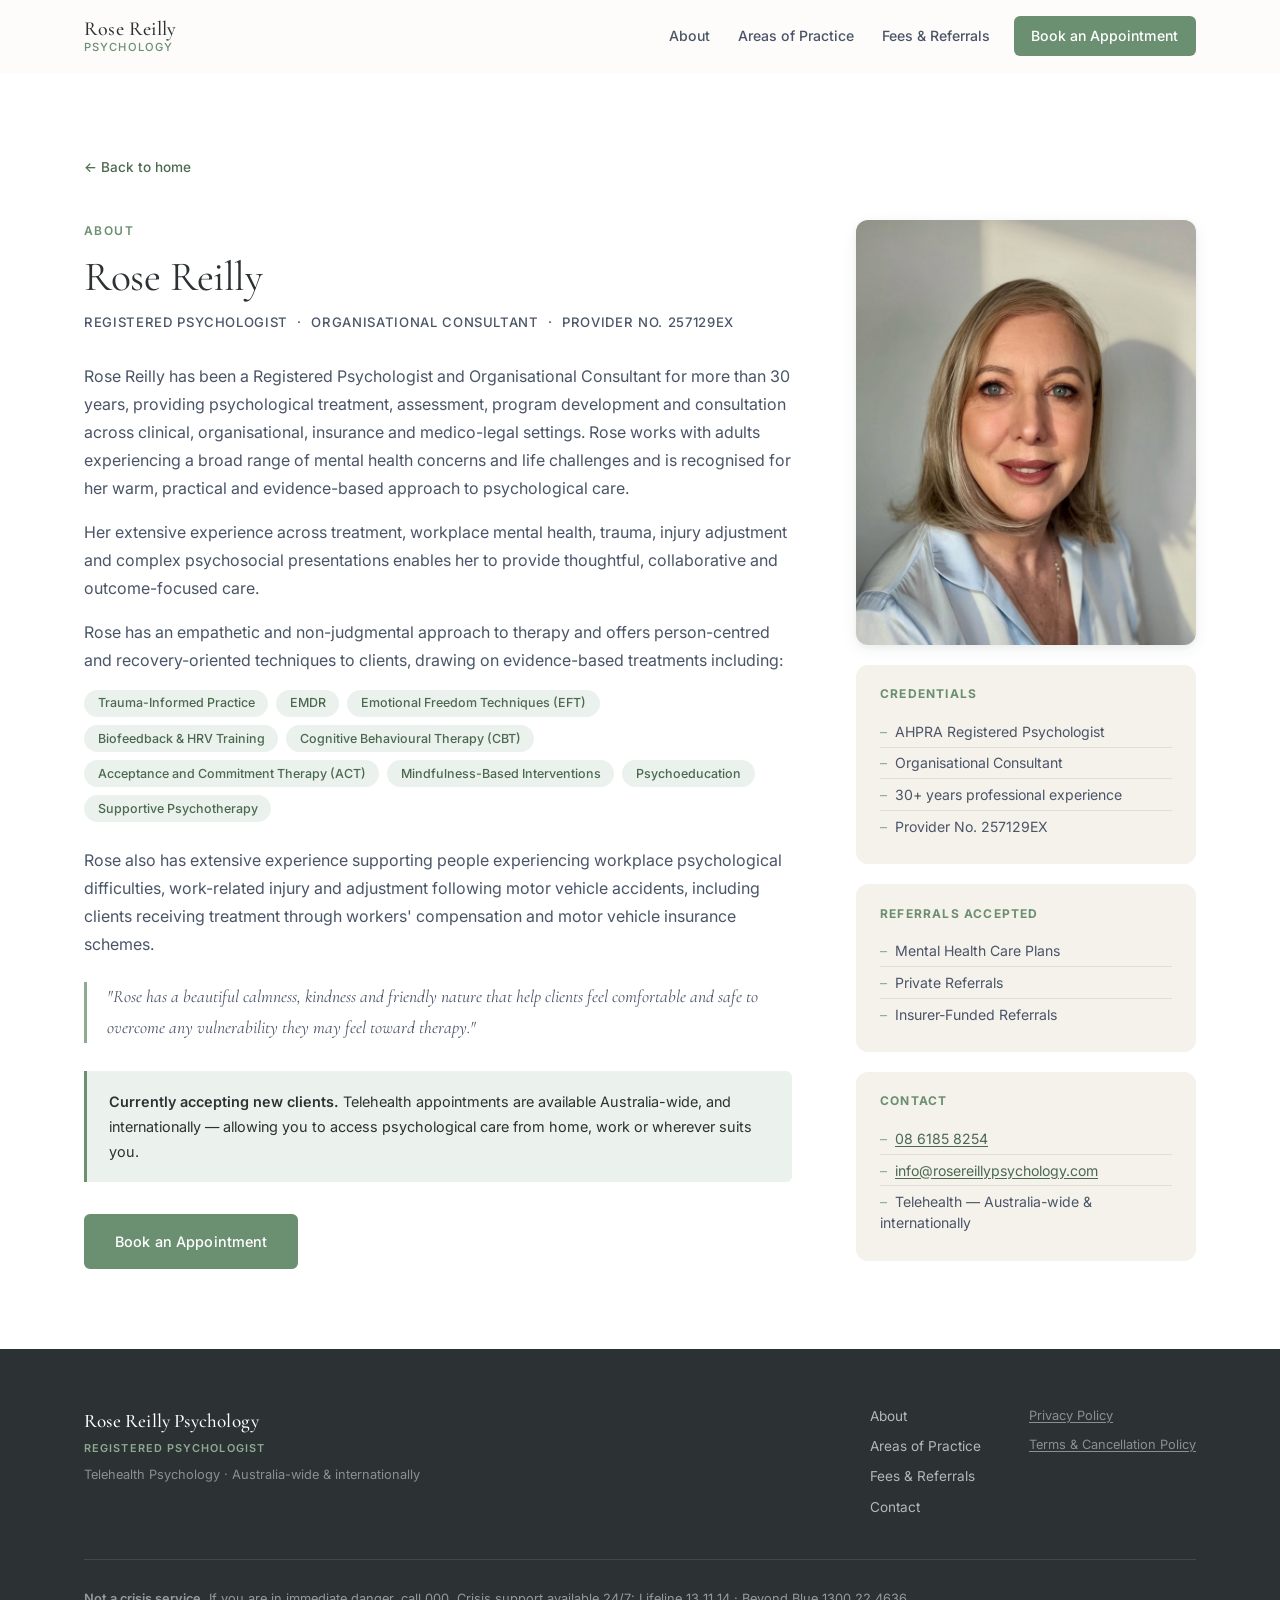
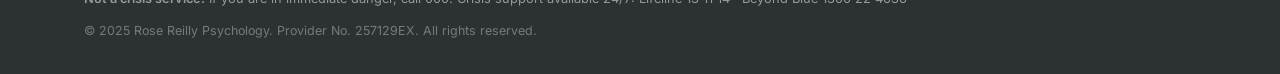
==== about.html @ f65d4770 "Split About Rose onto its own page, shorten homepage flow - Add about.html with the full About Rose " ====
<!DOCTYPE html>
<html lang="en">
<head>
    <meta charset="UTF-8">
    <meta name="viewport" content="width=device-width, initial-scale=1.0">
    <title>About Rose | Rose Reilly Psychology</title>
    <meta name="description" content="Rose Reilly is a Registered Psychologist with more than 30 years' experience providing telehealth psychological care to adults across Perth, regional WA and Australia-wide.">
    <link rel="preconnect" href="https://fonts.googleapis.com">
    <link rel="preconnect" href="https://fonts.gstatic.com" crossorigin>
    <link href="https://fonts.googleapis.com/css2?family=Cormorant+Garamond:ital,wght@0,300;0,400;0,500;0,600;1,300;1,400&family=Inter:wght@300;400;500;600&display=swap" rel="stylesheet">
    <link rel="stylesheet" href="styles.css">
</head>
<body>

    <!-- Navigation -->
    <header class="nav is-scrolled" id="nav">
        <div class="nav-container">
            <a href="index.html" class="nav-brand">
                <span class="nav-name">Rose Reilly</span>
                <span class="nav-credential">Psychology</span>
            </a>
            <button class="nav-toggle" id="navToggle" aria-label="Open navigation menu" aria-expanded="false">
                <span></span>
                <span></span>
                <span></span>
            </button>
            <nav class="nav-links" id="navLinks" aria-label="Main navigation">
                <a href="about.html">About</a>
                <a href="index.html#areas">Areas of Practice</a>
                <a href="index.html#referrals">Fees &amp; Referrals</a>
                <a href="index.html#contact" class="nav-cta">Book an Appointment</a>
            </nav>
        </div>
    </header>

    <main style="padding-top: 72px;">

        <!-- ===================== ABOUT ===================== -->
        <section class="section section-white" id="about">
            <div class="container">
                <a href="index.html" class="back-link" style="display:inline-flex;align-items:center;gap:0.4rem;font-size:0.85rem;font-weight:500;text-decoration:none;color:var(--sage-dark);margin-bottom:2.5rem;">&larr; Back to home</a>

                <div class="about-layout">
                    <div class="about-main">
                        <span class="eyebrow">About</span>
                        <h2>Rose Reilly</h2>
                        <p class="credentials">Registered Psychologist &nbsp;&middot;&nbsp; Organisational Consultant &nbsp;&middot;&nbsp; Provider No. 257129EX</p>

                        <p>Rose Reilly has been a Registered Psychologist and Organisational Consultant for more than 30 years, providing psychological treatment, assessment, program development and consultation across clinical, organisational, insurance and medico-legal settings. Rose works with adults experiencing a broad range of mental health concerns and life challenges and is recognised for her warm, practical and evidence-based approach to psychological care.</p>

                        <p>Her extensive experience across treatment, workplace mental health, trauma, injury adjustment and complex psychosocial presentations enables her to provide thoughtful, collaborative and outcome-focused care.</p>

                        <p>Rose has an empathetic and non-judgmental approach to therapy and offers person-centred and recovery-oriented techniques to clients, drawing on evidence-based treatments including:</p>

                        <div class="approaches">
                            <span>Trauma-Informed Practice</span>
                            <span>EMDR</span>
                            <span>Emotional Freedom Techniques (EFT)</span>
                            <span>Biofeedback &amp; HRV Training</span>
                            <span>Cognitive Behavioural Therapy (CBT)</span>
                            <span>Acceptance and Commitment Therapy (ACT)</span>
                            <span>Mindfulness-Based Interventions</span>
                            <span>Psychoeducation</span>
                            <span>Supportive Psychotherapy</span>
                        </div>

                        <p>Rose also has extensive experience supporting people experiencing workplace psychological difficulties, work-related injury and adjustment following motor vehicle accidents, including clients receiving treatment through workers' compensation and motor vehicle insurance schemes.</p>

                        <p class="about-testimonial"><em>"Rose has a beautiful calmness, kindness and friendly nature that help clients feel comfortable and safe to overcome any vulnerability they may feel toward therapy."</em></p>

                        <div class="availability-note">
                            <strong>Currently accepting new clients.</strong> Telehealth appointments are available Australia-wide, and internationally — allowing you to access psychological care from home, work or wherever suits you.
                        </div>

                        <div class="hero-actions" style="margin-top: 2rem;">
                            <a href="index.html#contact" class="btn btn-primary">Book an Appointment</a>
                        </div>
                    </div>

                    <aside class="about-sidebar">
                        <div class="about-portrait-wrap">
                            <img src="public/rose-reilly.jpg" alt="Rose Reilly, Psychologist" class="about-portrait">
                        </div>
                        <div class="info-card">
                            <h3>Credentials</h3>
                            <ul>
                                <li>AHPRA Registered Psychologist</li>
                                <li>Organisational Consultant</li>
                                <li>30+ years professional experience</li>
                                <li>Provider No. 257129EX</li>
                            </ul>
                        </div>
                        <div class="info-card">
                            <h3>Referrals Accepted</h3>
                            <ul>
                                <li>Mental Health Care Plans</li>
                                <li>Private Referrals</li>
                                <li>Insurer-Funded Referrals</li>
                            </ul>
                        </div>
                        <div class="info-card">
                            <h3>Contact</h3>
                            <ul>
                                <li><a href="tel:0861858254">08 6185 8254</a></li>
                                <li><a href="mailto:info@rosereillypsychology.com">info@rosereillypsychology.com</a></li>
                                <li>Telehealth &mdash; Australia-wide &amp; internationally</li>
                            </ul>
                        </div>
                    </aside>
                </div>
            </div>
        </section>

    </main>

    <!-- ===================== FOOTER ===================== -->
    <footer class="footer">
        <div class="container">
            <div class="footer-inner">
                <div class="footer-brand">
                    <span class="footer-name">Rose Reilly Psychology</span>
                    <span class="footer-credential">Registered Psychologist</span>
                    <p class="footer-tagline">Telehealth Psychology &middot; Australia-wide &amp; internationally</p>
                </div>
                <nav class="footer-nav" aria-label="Footer navigation">
                    <a href="about.html">About</a>
                    <a href="index.html#areas">Areas of Practice</a>
                    <a href="index.html#referrals">Fees &amp; Referrals</a>
                    <a href="index.html#contact">Contact</a>
                </nav>
                <div class="footer-legal-links">
                    <a href="privacy.html">Privacy Policy</a>
                    <a href="terms.html">Terms &amp; Cancellation Policy</a>
                </div>
            </div>
            <div class="footer-bottom">
                <p class="crisis-disclaimer"><strong>Not a crisis service.</strong> If you are in immediate danger, call 000. Crisis support available 24/7: Lifeline 13 11 14 &middot; Beyond Blue 1300 22 4636</p>
                <p class="copyright">&copy; 2025 Rose Reilly Psychology. Provider No. 257129EX. All rights reserved.</p>
            </div>
        </div>
    </footer>

    <script src="script.js"></script>
</body>
</html>
---- styles.css ----
/* ============================================================
   Rose Reilly Psychology — Stylesheet
   ============================================================ */

/* ── Custom Properties ─────────────────────────────────────── */
:root {
  --sage:          #6B8F71;
  --sage-dark:     #4A6A50;
  --sage-mid:      #8DAA93;
  --sage-light:    #EBF1EC;
  --sage-pale:     #F2F6F3;
  --cream:         #F5F1EB;
  --cream-dark:    #EDE8DF;
  --warm-white:    #FDFCFA;
  --accent:        #B8906A;
  --accent-light:  #F5E9DC;
  --charcoal:      #2C3233;
  --charcoal-mid:  #4A5568;
  --grey:          #6B7280;
  --light-grey:    #D1CBC2;
  --border:        #E2DDD6;
  --white:         #FFFFFF;

  --font-serif: 'Cormorant Garamond', Georgia, 'Times New Roman', serif;
  --font-sans:  'Inter', system-ui, -apple-system, BlinkMacSystemFont, sans-serif;

  --max-width:  1160px;
  --gap:        2rem;
  --radius:     6px;
  --radius-lg:  12px;

  --shadow-sm: 0 1px 3px rgba(44,50,51,0.06), 0 1px 2px rgba(44,50,51,0.04);
  --shadow:    0 4px 16px rgba(44,50,51,0.07), 0 2px 6px rgba(44,50,51,0.04);
  --shadow-lg: 0 8px 32px rgba(44,50,51,0.09), 0 4px 12px rgba(44,50,51,0.05);
}

/* ── Reset ─────────────────────────────────────────────────── */
*, *::before, *::after { box-sizing: border-box; margin: 0; padding: 0; }

html {
  scroll-behavior: smooth;
  scroll-padding-top: 80px;
}

body {
  font-family: var(--font-sans);
  font-size: 16px;
  line-height: 1.75;
  color: var(--charcoal);
  background: var(--warm-white);
  -webkit-font-smoothing: antialiased;
  -moz-osx-font-smoothing: grayscale;
}

img { max-width: 100%; height: auto; display: block; }

a {
  color: var(--sage-dark);
  text-decoration: underline;
  text-underline-offset: 2px;
  transition: color 0.2s ease;
}
a:hover { color: var(--accent); }

ul { list-style: none; }

/* ── Typography ────────────────────────────────────────────── */
h1, h2, h3, h4 {
  font-family: var(--font-serif);
  font-weight: 400;
  line-height: 1.2;
  color: var(--charcoal);
}

h1 { font-size: clamp(2.2rem, 5vw, 3.4rem); letter-spacing: -0.01em; }
h2 { font-size: clamp(1.8rem, 3.5vw, 2.6rem); letter-spacing: -0.01em; }
h3 { font-size: 1.25rem; font-weight: 500; }
h4 { font-size: 1rem; font-weight: 600; font-family: var(--font-sans); letter-spacing: 0.01em; }

p { margin-bottom: 1rem; }
p:last-child { margin-bottom: 0; }

strong { font-weight: 600; }

/* ── Utility ───────────────────────────────────────────────── */
.container {
  max-width: var(--max-width);
  margin: 0 auto;
  padding: 0 1.5rem;
}

.section { padding: 5rem 0; }

.section-white  { background: var(--white); }
.section-cream  { background: var(--cream); }
.section-warm   { background: var(--warm-white); }
.section-sage   { background: var(--sage); }

.eyebrow {
  display: block;
  font-family: var(--font-sans);
  font-size: 0.75rem;
  font-weight: 600;
  letter-spacing: 0.12em;
  text-transform: uppercase;
  color: var(--sage);
  margin-bottom: 0.75rem;
  text-decoration: none;
}
.eyebrow-light { color: var(--sage-light); }

h2.light { color: var(--white); }

.section-intro {
  font-size: 1.05rem;
  color: var(--grey);
  max-width: 640px;
  margin-top: 0.75rem;
  margin-bottom: 3rem;
  line-height: 1.8;
}
.section-intro-light { color: rgba(255,255,255,0.82); }

/* ── Buttons ───────────────────────────────────────────────── */
.btn {
  display: inline-block;
  font-family: var(--font-sans);
  font-size: 0.9rem;
  font-weight: 500;
  letter-spacing: 0.01em;
  padding: 0.8rem 1.8rem;
  border-radius: var(--radius);
  border: 2px solid transparent;
  text-decoration: none;
  cursor: pointer;
  transition: all 0.22s ease;
  white-space: nowrap;
}

.btn-primary {
  background: var(--sage);
  color: var(--white);
  border-color: var(--sage);
}
.btn-primary:hover {
  background: var(--sage-dark);
  border-color: var(--sage-dark);
  color: var(--white);
}

.btn-secondary {
  background: transparent;
  color: var(--charcoal);
  border-color: var(--charcoal);
}
.btn-secondary:hover {
  background: var(--charcoal);
  color: var(--white);
}

.btn-large  { padding: 1rem 2.4rem; font-size: 1rem; }
.btn-full   { display: block; text-align: center; width: 100%; }

/* ── Navigation ────────────────────────────────────────────── */
.nav {
  position: fixed;
  top: 0;
  left: 0;
  right: 0;
  z-index: 100;
  background: rgba(253, 252, 250, 0.88);
  backdrop-filter: blur(12px);
  -webkit-backdrop-filter: blur(12px);
  border-bottom: 1px solid transparent;
  transition: border-color 0.3s ease, box-shadow 0.3s ease, background 0.3s ease;
}

.nav.is-scrolled {
  border-bottom-color: var(--border);
  box-shadow: var(--shadow-sm);
  background: rgba(253, 252, 250, 0.97);
}

.nav-container {
  max-width: var(--max-width);
  margin: 0 auto;
  padding: 0 1.5rem;
  height: 72px;
  display: flex;
  align-items: center;
  justify-content: space-between;
}

.nav-brand {
  display: flex;
  flex-direction: column;
  text-decoration: none;
  line-height: 1.2;
  flex-shrink: 0;
}
.nav-name {
  font-family: var(--font-serif);
  font-size: 1.25rem;
  font-weight: 500;
  color: var(--charcoal);
  letter-spacing: 0.01em;
}
.nav-credential {
  font-size: 0.7rem;
  font-weight: 500;
  letter-spacing: 0.1em;
  text-transform: uppercase;
  color: var(--sage);
}

.nav-links {
  display: flex;
  align-items: center;
  gap: 0.25rem;
}
.nav-links a {
  font-size: 0.88rem;
  font-weight: 500;
  color: var(--charcoal-mid);
  text-decoration: none;
  padding: 0.5rem 0.75rem;
  border-radius: var(--radius);
  transition: color 0.2s ease, background 0.2s ease;
}
.nav-links a:hover { color: var(--charcoal); background: var(--sage-pale); }

.nav-links .nav-cta {
  background: var(--sage);
  color: var(--white);
  padding: 0.5rem 1.1rem;
  margin-left: 0.5rem;
}
.nav-links .nav-cta:hover { background: var(--sage-dark); color: var(--white); }

/* Hamburger */
.nav-toggle {
  display: none;
  flex-direction: column;
  gap: 5px;
  cursor: pointer;
  background: none;
  border: none;
  padding: 0.4rem;
  border-radius: var(--radius);
}
.nav-toggle span {
  display: block;
  width: 22px;
  height: 2px;
  background: var(--charcoal);
  border-radius: 2px;
  transition: transform 0.25s ease, opacity 0.25s ease;
}
.nav-toggle[aria-expanded="true"] span:nth-child(1) { transform: translateY(7px) rotate(45deg); }
.nav-toggle[aria-expanded="true"] span:nth-child(2) { opacity: 0; }
.nav-toggle[aria-expanded="true"] span:nth-child(3) { transform: translateY(-7px) rotate(-45deg); }

/* ── Hero ──────────────────────────────────────────────────── */
.hero {
  position: relative;
  min-height: 100svh;
  display: flex;
  align-items: center;
  background: linear-gradient(145deg, var(--cream) 0%, var(--sage-light) 60%, #ddeadf 100%);
  overflow: hidden;
  padding-top: 72px;
}

.hero-bg {
  position: absolute;
  inset: 0;
  pointer-events: none;
}

/* Slideshow */
.hero-slideshow {
  position: absolute;
  inset: 0;
}

.hero-slide {
  position: absolute;
  inset: 0;
  width: 100%;
  height: 100%;
  object-fit: cover;
  object-position: center;
  opacity: 0;
  transition: opacity 1.5s ease-in-out;
}

.hero-slide.is-active {
  opacity: 0.3;
}
.hero-circle {
  position: absolute;
  border-radius: 50%;
}
.hero-circle-1 {
  width: 680px;
  height: 680px;
  background: rgba(107, 143, 113, 0.10);
  top: -220px;
  right: -140px;
}
.hero-circle-2 {
  width: 420px;
  height: 420px;
  background: rgba(184, 144, 106, 0.07);
  bottom: -120px;
  left: -80px;
}
.hero-circle-3 {
  width: 260px;
  height: 260px;
  background: rgba(107, 143, 113, 0.07);
  top: 50%;
  left: 55%;
  transform: translate(-50%, -50%);
}

.hero-content {
  position: relative;
  max-width: var(--max-width);
  width: 100%;
  margin: 0 auto;
  padding: 4rem 1.5rem;
}

.hero-content .eyebrow { margin-bottom: 1.25rem; }

.hero-content h1 {
  max-width: 760px;
  margin-bottom: 1.25rem;
}

.hero-location {
  font-family: var(--font-sans);
  font-size: 0.95rem;
  font-weight: 500;
  color: var(--sage-dark);
  max-width: 560px;
  margin-bottom: 1.25rem;
}

.hero-sub {
  font-size: 1.1rem;
  color: var(--charcoal-mid);
  max-width: 560px;
  line-height: 1.8;
  margin-bottom: 2.25rem;
}

.hero-tagline {
  font-family: var(--font-serif);
  font-size: 1.5rem;
  font-style: italic;
  font-weight: 300;
  color: var(--sage-dark);
  margin-top: 0.25rem;
  margin-bottom: 2rem;
  letter-spacing: 0.01em;
}

.hero-actions {
  display: flex;
  gap: 1rem;
  flex-wrap: wrap;
}

/* ── Meet Rose ─────────────────────────────────────────────── */
.meet-rose-layout {
  display: grid;
  grid-template-columns: 180px 1fr;
  gap: 2.5rem;
  align-items: center;
}

.meet-rose-portrait-wrap {
  border-radius: 50%;
  overflow: hidden;
  box-shadow: var(--shadow);
  width: 180px;
  height: 180px;
}

.meet-rose-portrait {
  width: 100%;
  height: 100%;
  object-fit: cover;
  object-position: center top;
  display: block;
}

.meet-rose-text h2 { margin-bottom: 0.75rem; }
.meet-rose-text p { color: var(--charcoal-mid); margin-bottom: 1rem; max-width: 640px; }

.link-arrow {
  display: inline-block;
  font-weight: 500;
  color: var(--sage-dark);
  text-decoration: none;
  border-bottom: 1px solid var(--sage-mid);
  padding-bottom: 0.15rem;
}
.link-arrow:hover { color: var(--sage); border-color: var(--sage); }

/* ── About ─────────────────────────────────────────────────── */
.about-layout {
  display: grid;
  grid-template-columns: 1fr 340px;
  gap: 4rem;
  align-items: start;
}

.about-main h2 { margin-bottom: 0.5rem; }

.credentials {
  font-size: 0.82rem;
  font-weight: 500;
  letter-spacing: 0.05em;
  text-transform: uppercase;
  color: var(--sage);
  margin-bottom: 1.75rem;
}

.about-main p { color: var(--charcoal-mid); }

.approaches {
  display: flex;
  flex-wrap: wrap;
  gap: 0.5rem;
  margin: 1rem 0 1.5rem;
}
.approaches span {
  background: var(--sage-light);
  color: var(--sage-dark);
  font-size: 0.78rem;
  font-weight: 500;
  padding: 0.3rem 0.85rem;
  border-radius: 100px;
  line-height: 1.4;
}

.about-testimonial {
  font-family: var(--font-serif);
  font-size: 1.1rem;
  font-style: italic;
  color: var(--charcoal-mid);
  border-left: 3px solid var(--sage-mid);
  padding-left: 1.25rem;
  margin: 1.5rem 0;
}

.availability-note {
  margin-top: 1.75rem;
  padding: 1.1rem 1.4rem;
  background: var(--sage-light);
  border-left: 3px solid var(--sage);
  border-radius: 0 var(--radius) var(--radius) 0;
  font-size: 0.9rem;
  color: var(--charcoal);
}

.about-sidebar { display: flex; flex-direction: column; gap: 1.25rem; }

.about-portrait-wrap {
  border-radius: var(--radius-lg);
  overflow: hidden;
  box-shadow: var(--shadow);
  aspect-ratio: 4 / 5;
}

.about-portrait {
  width: 100%;
  height: 100%;
  object-fit: cover;
  object-position: center top;
  display: block;
}

.info-card {
  background: var(--cream);
  border-radius: var(--radius-lg);
  padding: 1.4rem 1.5rem;
}
.info-card h3 {
  font-family: var(--font-sans);
  font-size: 0.75rem;
  font-weight: 700;
  letter-spacing: 0.1em;
  text-transform: uppercase;
  color: var(--sage);
  margin-bottom: 0.9rem;
}
.info-card li {
  font-size: 0.88rem;
  color: var(--charcoal-mid);
  padding: 0.3rem 0;
  border-bottom: 1px solid var(--border);
  line-height: 1.5;
}
.info-card li:last-child { border-bottom: none; }
.info-card li::before {
  content: '–';
  color: var(--sage-mid);
  margin-right: 0.5rem;
}

/* ── Areas of Practice ─────────────────────────────────────── */
.areas-grid {
  display: grid;
  grid-template-columns: repeat(3, 1fr);
  gap: 1.25rem;
}

.area-card {
  background: var(--white);
  border-radius: var(--radius-lg);
  padding: 1.75rem 1.5rem;
  box-shadow: var(--shadow-sm);
  border: 1px solid rgba(226, 221, 214, 0.6);
  transition: box-shadow 0.22s ease, transform 0.22s ease;
}
.area-card:hover {
  box-shadow: var(--shadow);
  transform: translateY(-2px);
}

.area-marker {
  width: 32px;
  height: 3px;
  background: var(--sage);
  border-radius: 2px;
  margin-bottom: 1rem;
}

.area-card h3 {
  font-size: 1.1rem;
  margin-bottom: 0.6rem;
  color: var(--charcoal);
}

.area-card p {
  font-size: 0.88rem;
  color: var(--grey);
  line-height: 1.7;
  margin-bottom: 0;
}

/* ── Referrals, Fees & Rebates ─────────────────────────────── */
.referrals-grid {
  display: grid;
  grid-template-columns: 1fr 1fr;
  gap: 3rem;
  margin-bottom: 2.5rem;
}

.referral-block h3 {
  font-family: var(--font-serif);
  font-size: 1.4rem;
  font-weight: 500;
  padding-bottom: 0.75rem;
  border-bottom: 2px solid var(--sage-light);
  margin-bottom: 1.75rem;
}

.referral-item {
  margin-bottom: 1.75rem;
  padding-bottom: 1.75rem;
  border-bottom: 1px solid var(--border);
}
.referral-item:last-child { border-bottom: none; margin-bottom: 0; padding-bottom: 0; }

.referral-item-highlight {
  background: var(--sage-light);
  border: none;
  border-radius: var(--radius);
  padding: 1.1rem 1.4rem;
}
.referral-item-highlight h4 { color: var(--sage-dark); }

.referral-item h4 {
  margin-bottom: 0.5rem;
  color: var(--charcoal);
}
.referral-item p { font-size: 0.92rem; color: var(--charcoal-mid); }

.detail-list {
  margin-top: 0.6rem;
}
.detail-list li {
  font-size: 0.9rem;
  color: var(--charcoal-mid);
  padding: 0.2rem 0;
}
.detail-list li::before {
  content: '→';
  color: var(--sage);
  margin-right: 0.5rem;
  font-size: 0.8rem;
}

.availability-banner {
  background: var(--accent-light);
  border-radius: var(--radius-lg);
  padding: 1.25rem 1.75rem;
  font-size: 0.92rem;
  color: var(--charcoal);
  border-left: 3px solid var(--accent);
}

/* ── Telehealth ────────────────────────────────────────────── */
.section-sage .eyebrow-light { color: rgba(255,255,255,0.7); }
.section-sage h2 { color: var(--white); margin-bottom: 0.5rem; }

.telehealth-grid {
  display: grid;
  grid-template-columns: repeat(3, 1fr);
  gap: 1.25rem;
}

.telehealth-card {
  background: rgba(255,255,255,0.12);
  border: 1px solid rgba(255,255,255,0.18);
  border-radius: var(--radius-lg);
  padding: 1.75rem 1.5rem;
  backdrop-filter: blur(4px);
  transition: background 0.22s ease;
}
.telehealth-card:hover { background: rgba(255,255,255,0.18); }

.telehealth-number {
  font-family: var(--font-serif);
  font-size: 2.5rem;
  font-weight: 300;
  color: rgba(255,255,255,0.35);
  line-height: 1;
  margin-bottom: 0.75rem;
}

.telehealth-card h3 {
  font-size: 1.05rem;
  font-weight: 500;
  color: var(--white);
  margin-bottom: 0.6rem;
}
.telehealth-card p {
  font-size: 0.88rem;
  color: rgba(255,255,255,0.80);
  line-height: 1.7;
  margin-bottom: 0;
}

/* ── Contact ───────────────────────────────────────────────── */
.contact-layout {
  display: grid;
  grid-template-columns: 1fr 340px;
  gap: 4rem;
  align-items: start;
}

.booking-via {
  text-align: center;
  font-size: 0.76rem;
  color: var(--grey);
  margin-top: 0.6rem;
  margin-bottom: 0;
}
.coreplus-link {
  color: var(--sage-dark);
  font-weight: 500;
  text-decoration: none;
}
.coreplus-link:hover { color: var(--accent); text-decoration: underline; }

.form-divider {
  display: flex;
  align-items: center;
  gap: 1rem;
  margin: 1.75rem 0;
  color: var(--grey);
  font-size: 0.82rem;
  letter-spacing: 0.06em;
  text-transform: uppercase;
}
.form-divider::before,
.form-divider::after {
  content: '';
  flex: 1;
  height: 1px;
  background: var(--border);
}

/* Form */
.contact-form { display: flex; flex-direction: column; gap: 1.1rem; }

.form-row {
  display: grid;
  grid-template-columns: 1fr 1fr;
  gap: 1rem;
}

.form-group { display: flex; flex-direction: column; gap: 0.35rem; }

.form-group label {
  font-size: 0.82rem;
  font-weight: 600;
  color: var(--charcoal);
  letter-spacing: 0.01em;
}

.required { color: var(--accent); }

.form-group input[type="checkbox"] {
  appearance: auto;
  -webkit-appearance: auto;
}

.form-group input:not([type="checkbox"]),
.form-group select,
.form-group textarea {
  font-family: var(--font-sans);
  font-size: 0.92rem;
  color: var(--charcoal);
  background: var(--white);
  border: 1.5px solid var(--border);
  border-radius: var(--radius);
  padding: 0.7rem 0.9rem;
  width: 100%;
  transition: border-color 0.2s ease, box-shadow 0.2s ease;
  appearance: none;
  -webkit-appearance: none;
}
.form-group input::placeholder,
.form-group textarea::placeholder { color: var(--light-grey); }
.form-group input:focus,
.form-group select:focus,
.form-group textarea:focus {
  outline: none;
  border-color: var(--sage);
  box-shadow: 0 0 0 3px rgba(107,143,113,0.12);
}

.form-group select {
  background-image: url("data:image/svg+xml,%3Csvg xmlns='http://www.w3.org/2000/svg' width='12' height='8' viewBox='0 0 12 8'%3E%3Cpath d='M1 1l5 5 5-5' stroke='%236B7280' stroke-width='1.5' fill='none' stroke-linecap='round'/%3E%3C/svg%3E");
  background-repeat: no-repeat;
  background-position: right 0.9rem center;
  padding-right: 2.5rem;
  cursor: pointer;
}

.form-group textarea { resize: vertical; min-height: 120px; line-height: 1.6; }

.form-consent .checkbox-label {
  display: flex;
  gap: 0.75rem;
  align-items: flex-start;
  cursor: pointer;
  font-size: 0.84rem;
  color: var(--grey);
  line-height: 1.6;
  font-weight: 400;
}
.form-consent input[type="checkbox"] {
  width: 16px;
  height: 16px;
  min-width: 16px;
  margin-top: 2px;
  accent-color: var(--sage);
  cursor: pointer;
  border-radius: 3px;
}

/* Contact sidebar */
.contact-info { display: flex; flex-direction: column; gap: 1.5rem; }

.contact-detail-block {
  padding-bottom: 1.5rem;
  border-bottom: 1px solid var(--border);
}
.contact-detail-block:last-of-type { border-bottom: none; }

.contact-detail-block h3 {
  font-family: var(--font-sans);
  font-size: 0.72rem;
  font-weight: 700;
  letter-spacing: 0.12em;
  text-transform: uppercase;
  color: var(--sage);
  margin-bottom: 0.9rem;
}
.contact-detail-block p {
  font-size: 0.9rem;
  color: var(--charcoal-mid);
  margin-bottom: 0.75rem;
}

.small-note {
  font-size: 0.8rem;
  color: var(--grey);
}

.crisis-box {
  background: #FEF3F0;
  border: 1px solid #FDDDD6;
  border-radius: var(--radius-lg);
  padding: 1.25rem 1.4rem;
}
.crisis-box h4 {
  font-size: 0.78rem;
  font-weight: 700;
  letter-spacing: 0.08em;
  text-transform: uppercase;
  color: #C0392B;
  margin-bottom: 0.6rem;
}
.crisis-box p {
  font-size: 0.84rem;
  color: var(--charcoal-mid);
  margin-bottom: 0.5rem;
}
.crisis-box ul { margin-top: 0.3rem; }
.crisis-box li {
  font-size: 0.84rem;
  color: var(--charcoal-mid);
  padding: 0.2rem 0;
  line-height: 1.5;
}

.policy-links {
  display: flex;
  gap: 1.25rem;
  flex-wrap: wrap;
}
.policy-links a {
  font-size: 0.8rem;
  font-weight: 500;
}

/* ── Footer ────────────────────────────────────────────────── */
.footer {
  background: var(--charcoal);
  color: rgba(255,255,255,0.65);
  padding: 3.5rem 0 2rem;
}

.footer-inner {
  display: flex;
  align-items: flex-start;
  gap: 3rem;
  padding-bottom: 2.5rem;
  border-bottom: 1px solid rgba(255,255,255,0.1);
  flex-wrap: wrap;
}

.footer-brand { flex: 1; min-width: 180px; }
.footer-name {
  display: block;
  font-family: var(--font-serif);
  font-size: 1.2rem;
  font-weight: 500;
  color: var(--white);
  letter-spacing: 0.01em;
}
.footer-credential {
  display: block;
  font-size: 0.68rem;
  font-weight: 600;
  letter-spacing: 0.1em;
  text-transform: uppercase;
  color: var(--sage-mid);
  margin-bottom: 0.4rem;
}
.footer-tagline {
  font-size: 0.8rem;
  color: rgba(255,255,255,0.45);
  margin-top: 0.4rem;
  margin-bottom: 0;
}

.footer-nav {
  display: flex;
  flex-direction: column;
  gap: 0.4rem;
}
.footer-nav a {
  font-size: 0.85rem;
  color: rgba(255,255,255,0.65);
  text-decoration: none;
  transition: color 0.2s ease;
}
.footer-nav a:hover { color: var(--white); }

.footer-legal-links {
  display: flex;
  flex-direction: column;
  gap: 0.4rem;
}
.footer-legal-links a {
  font-size: 0.8rem;
  color: rgba(255,255,255,0.45);
  text-decoration: underline;
  text-underline-offset: 2px;
  transition: color 0.2s ease;
}
.footer-legal-links a:hover { color: rgba(255,255,255,0.75); }

.footer-bottom {
  padding-top: 1.75rem;
  display: flex;
  flex-direction: column;
  gap: 0.6rem;
}

.crisis-disclaimer {
  font-size: 0.8rem;
  color: rgba(255,255,255,0.5);
  margin-bottom: 0;
}
.copyright {
  font-size: 0.78rem;
  color: rgba(255,255,255,0.35);
  margin-bottom: 0;
}

/* ── Responsive ────────────────────────────────────────────── */
@media (max-width: 1024px) {
  .about-layout   { grid-template-columns: 1fr; gap: 2.5rem; }
  .about-sidebar  { display: grid; grid-template-columns: repeat(3, 1fr); gap: 1rem; }

  .referrals-grid { grid-template-columns: 1fr; gap: 2.5rem; }

  .contact-layout { grid-template-columns: 1fr; gap: 3rem; }
  .contact-info   { display: grid; grid-template-columns: repeat(2, 1fr); gap: 1.5rem; }
  .crisis-box     { grid-column: 1 / -1; }
  .policy-links   { grid-column: 1 / -1; }
}

@media (max-width: 768px) {
  :root { --section-pad: 3.5rem; }

  .section { padding: 3.5rem 0; }

  .meet-rose-layout { grid-template-columns: 1fr; text-align: center; }
  .meet-rose-portrait-wrap { margin: 0 auto; }
  .meet-rose-text p { margin-left: auto; margin-right: auto; }

  /* Nav mobile */
  .nav-toggle { display: flex; }

  .nav-links {
    display: none;
    position: absolute;
    top: 72px;
    left: 0;
    right: 0;
    flex-direction: column;
    align-items: stretch;
    background: var(--warm-white);
    border-bottom: 1px solid var(--border);
    padding: 1rem 1.5rem 1.5rem;
    gap: 0.25rem;
    box-shadow: var(--shadow);
  }
  .nav-links.is-open { display: flex; }
  .nav-links a { padding: 0.65rem 0.75rem; font-size: 0.95rem; }
  .nav-links .nav-cta { margin-left: 0; text-align: center; margin-top: 0.5rem; }

  /* Hero */
  .hero-circle-1 { width: 400px; height: 400px; top: -120px; right: -120px; }
  .hero-circle-2 { display: none; }

  /* Areas */
  .areas-grid { grid-template-columns: repeat(2, 1fr); }

  /* Telehealth */
  .telehealth-grid { grid-template-columns: 1fr 1fr; }

  /* About sidebar */
  .about-sidebar { grid-template-columns: 1fr; }

  /* Contact */
  .contact-info { grid-template-columns: 1fr; }
  .form-row { grid-template-columns: 1fr; }

  /* Footer */
  .footer-inner { flex-direction: column; gap: 2rem; }
  .footer-nav { flex-direction: row; flex-wrap: wrap; gap: 0.5rem 1.25rem; }
  .footer-legal-links { flex-direction: row; flex-wrap: wrap; gap: 0.5rem 1.25rem; }
}

@media (max-width: 480px) {
  .areas-grid       { grid-template-columns: 1fr; }
  .telehealth-grid  { grid-template-columns: 1fr; }

  .hero-actions { flex-direction: column; }
  .hero-actions .btn { text-align: center; }

  h1 { font-size: 2rem; }
  h2 { font-size: 1.6rem; }
}
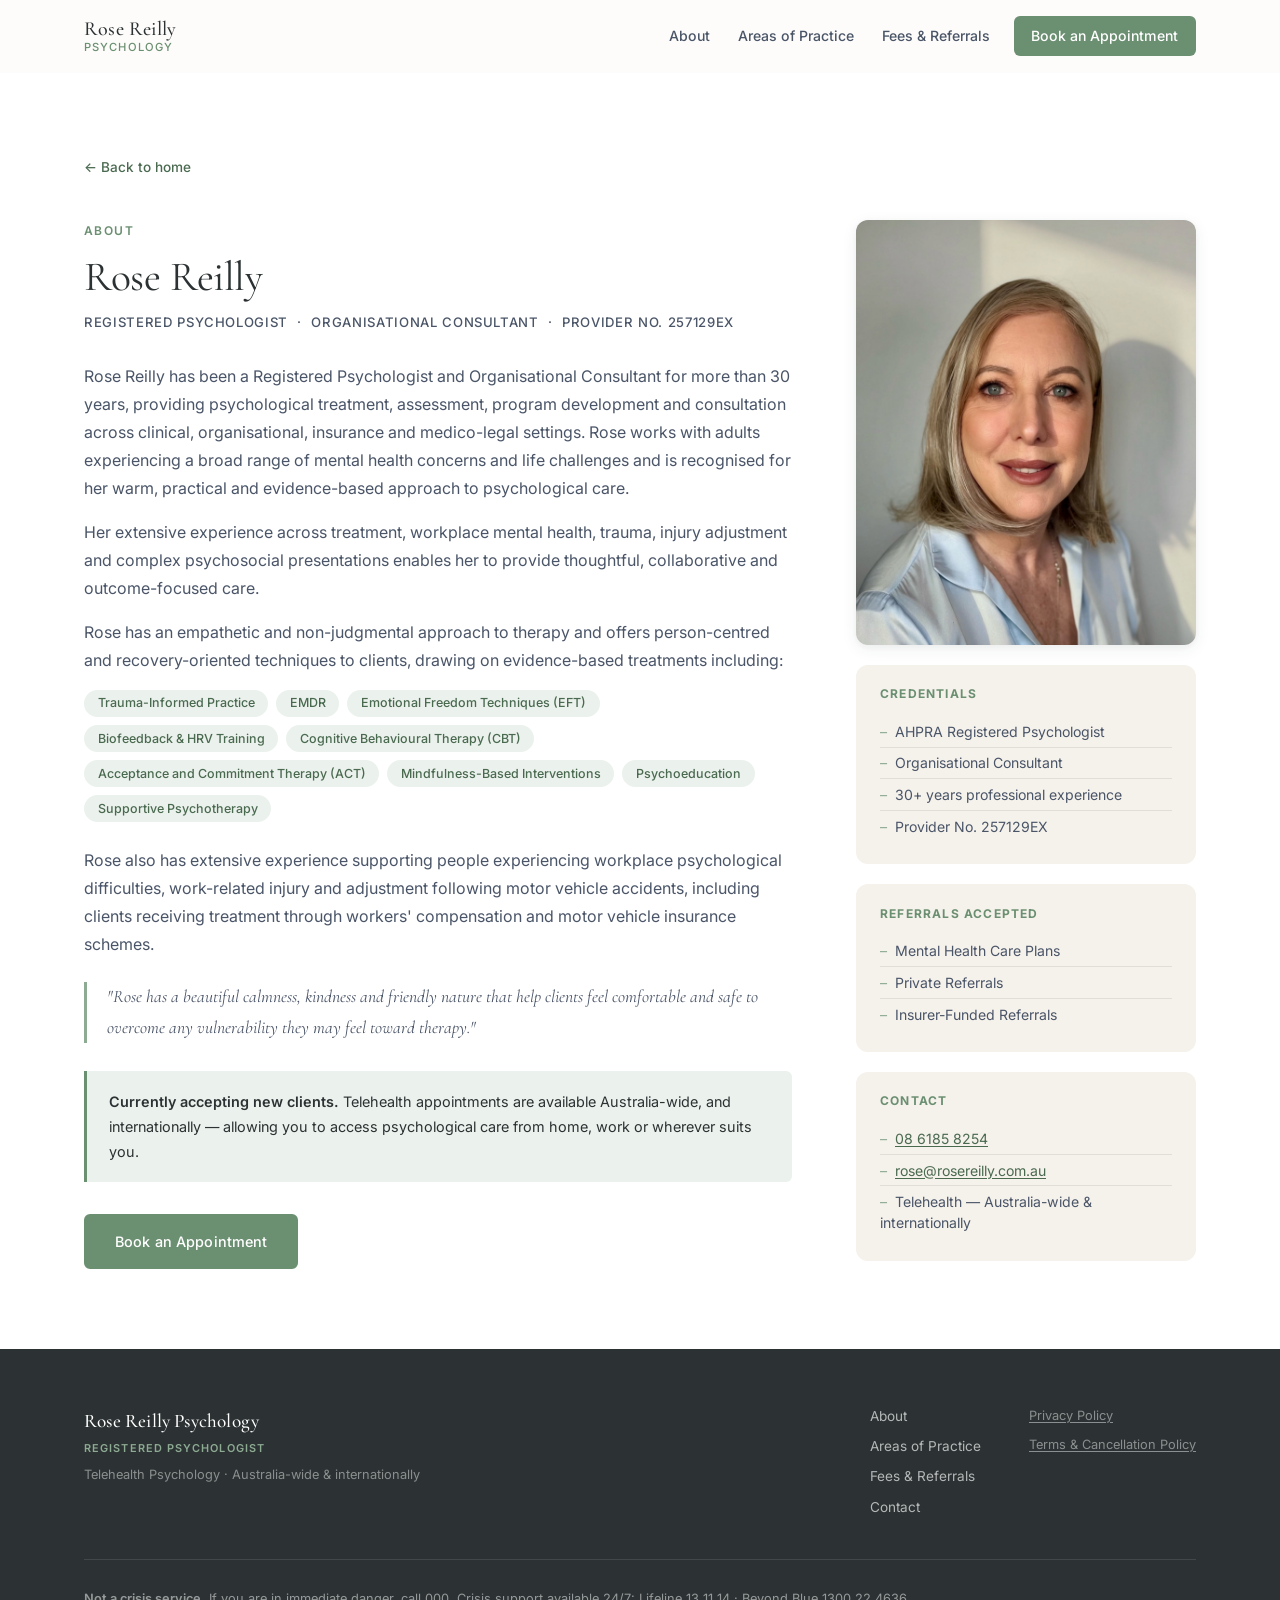
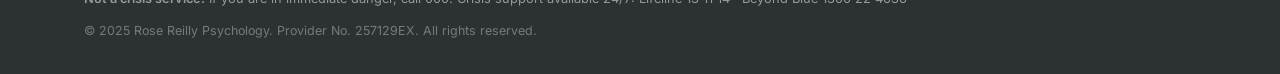
==== commit f1febaba: "Simplify homepage hero, consolidate all emails on rose@rosereilly.com.au - Merge hero and Meet Rose " ====
--- a/about.html
+++ b/about.html
@@ -102,7 +102,7 @@
                             <h3>Contact</h3>
                             <ul>
                                 <li><a href="tel:0861858254">08 6185 8254</a></li>
-                                <li><a href="mailto:info@rosereillypsychology.com">info@rosereillypsychology.com</a></li>
+                                <li><a href="mailto:rose@rosereilly.com.au">rose@rosereilly.com.au</a></li>
                                 <li>Telehealth &mdash; Australia-wide &amp; internationally</li>
                             </ul>
                         </div>
--- a/styles.css
+++ b/styles.css
@@ -335,7 +335,7 @@
 .hero-content .eyebrow { margin-bottom: 1.25rem; }
 
 .hero-content h1 {
-  max-width: 760px;
+  max-width: 100%;
   margin-bottom: 1.25rem;
 }
 
@@ -344,14 +344,14 @@
   font-size: 0.95rem;
   font-weight: 500;
   color: var(--sage-dark);
-  max-width: 560px;
+  max-width: 100%;
   margin-bottom: 1.25rem;
 }
 
 .hero-sub {
   font-size: 1.1rem;
   color: var(--charcoal-mid);
-  max-width: 560px;
+  max-width: 100%;
   line-height: 1.8;
   margin-bottom: 2.25rem;
 }
@@ -373,23 +373,33 @@
   flex-wrap: wrap;
 }
 
-/* ── Meet Rose ─────────────────────────────────────────────── */
-.meet-rose-layout {
+/* ── Hero: Meet Rose panel ────────────────────────────────── */
+.hero-grid {
   display: grid;
-  grid-template-columns: 180px 1fr;
-  gap: 2.5rem;
+  grid-template-columns: 1.15fr 0.85fr;
+  gap: 3rem;
   align-items: center;
 }
 
-.meet-rose-portrait-wrap {
+.hero-meet {
+  background: rgba(253, 252, 250, 0.85);
+  backdrop-filter: blur(6px);
+  border-radius: var(--radius-lg);
+  box-shadow: var(--shadow);
+  padding: 2rem 2.25rem;
+  text-align: center;
+}
+
+.hero-meet-photo-wrap {
+  width: 130px;
+  height: 130px;
   border-radius: 50%;
   overflow: hidden;
   box-shadow: var(--shadow);
-  width: 180px;
-  height: 180px;
-}
-
-.meet-rose-portrait {
+  margin: 0 auto 1.25rem;
+}
+
+.hero-meet-photo {
   width: 100%;
   height: 100%;
   object-fit: cover;
@@ -397,8 +407,8 @@
   display: block;
 }
 
-.meet-rose-text h2 { margin-bottom: 0.75rem; }
-.meet-rose-text p { color: var(--charcoal-mid); margin-bottom: 1rem; max-width: 640px; }
+.hero-meet h2 { margin-bottom: 0.75rem; font-size: 1.6rem; }
+.hero-meet p { color: var(--charcoal-mid); margin-bottom: 1.25rem; font-size: 0.92rem; line-height: 1.7; }
 
 .link-arrow {
   display: inline-block;
@@ -931,6 +941,9 @@
 
 /* ── Responsive ────────────────────────────────────────────── */
 @media (max-width: 1024px) {
+  .hero-grid      { grid-template-columns: 1fr; gap: 2.5rem; }
+  .hero-meet      { max-width: 420px; margin: 0 auto; }
+
   .about-layout   { grid-template-columns: 1fr; gap: 2.5rem; }
   .about-sidebar  { display: grid; grid-template-columns: repeat(3, 1fr); gap: 1rem; }
 
@@ -947,9 +960,7 @@
 
   .section { padding: 3.5rem 0; }
 
-  .meet-rose-layout { grid-template-columns: 1fr; text-align: center; }
-  .meet-rose-portrait-wrap { margin: 0 auto; }
-  .meet-rose-text p { margin-left: auto; margin-right: auto; }
+  .hero-meet { padding: 1.5rem 1.5rem; }
 
   /* Nav mobile */
   .nav-toggle { display: flex; }
